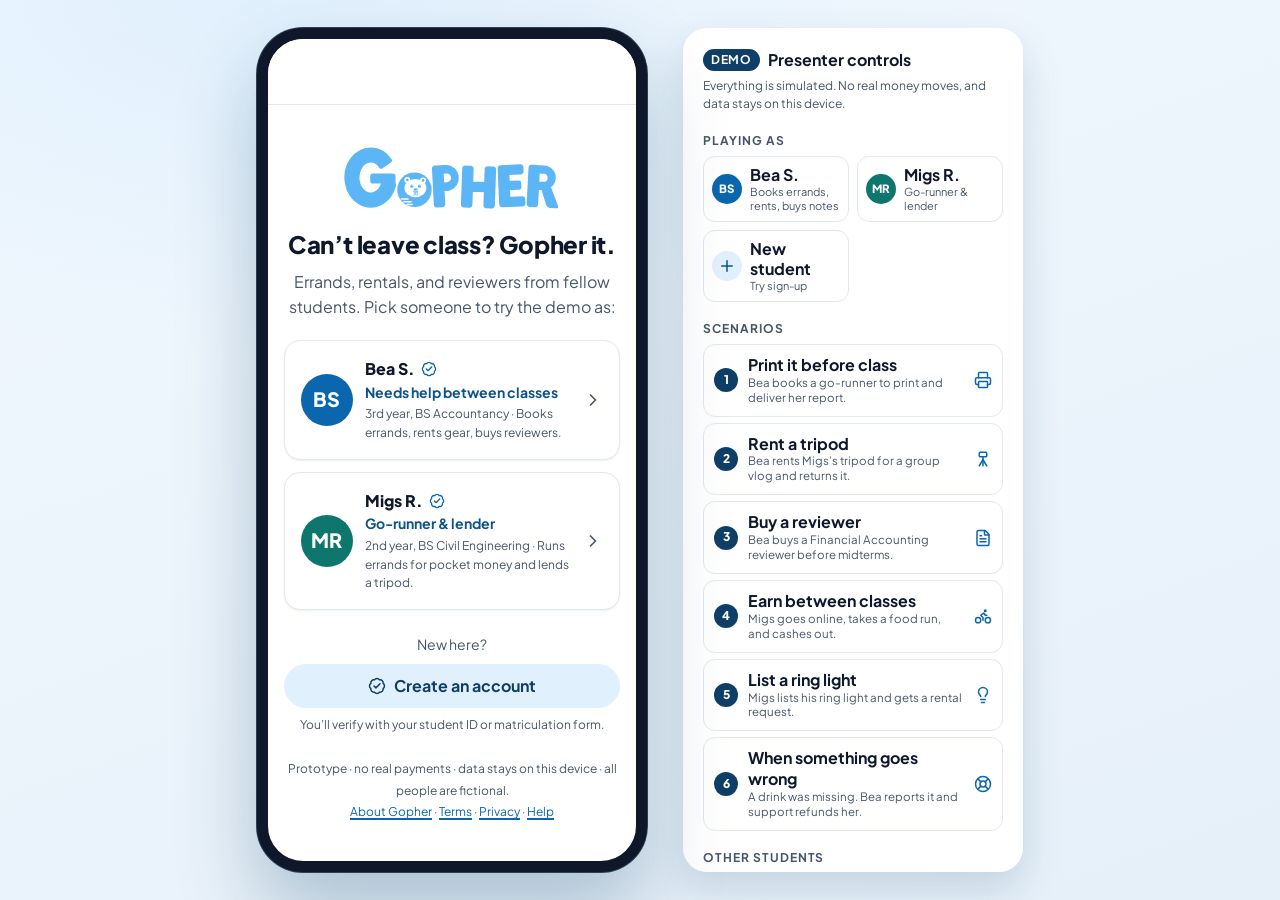
==== app.html @ 2f509bd2 "Add Gopher website and clickable demo Landing page, help center, sample Terms and Privacy (RA 10173)" ====
<!doctype html>
<html lang="en">
<head>
  <meta charset="utf-8">
  <meta name="viewport" content="width=device-width, initial-scale=1, viewport-fit=cover">
  <meta name="color-scheme" content="only light">
  <meta name="theme-color" content="#5CB6F6">
  <title>Gopher demo</title>
  <meta name="description" content="Clickable demo of Gopher: book fellow students for errands, rent gear, and buy or rent reviewers. Class project prototype, no real payments.">
  <link rel="icon" href="assets/favicon.svg" type="image/svg+xml">
  <link rel="alternate icon" href="assets/favicon-32.png" type="image/png">
  <link rel="apple-touch-icon" href="assets/apple-touch-icon.png">
  <script src="js/diag.js"></script>
  <link rel="stylesheet" href="css/tokens.css">
  <link rel="stylesheet" href="css/base.css">
  <link rel="stylesheet" href="css/components.css">
  <link rel="stylesheet" href="css/app.css">
</head>
<body class="app-body">
  <a class="skip-link" href="#view" data-skip>Skip to content</a>
  <div class="stage">
    <div class="device" id="device">
      <header class="appbar" id="appbar">
        <div class="appbar-left" id="appbar-left"></div>
        <div class="appbar-title" id="appbar-title" aria-live="polite"></div>
        <div class="appbar-right" id="appbar-right"></div>
      </header>
      <main id="view" class="view" tabindex="-1">
        <p class="boot-fallback">Loading Gopher… If this message stays, open <strong>app.html</strong> from inside the unzipped folder in Chrome, Edge or Safari.</p>
      </main>
      <nav class="tabbar" id="tabbar" aria-label="Main"></nav>
      <div id="sheets" class="sheet-host"></div>
      <div id="toasts" class="toast-host" role="status" aria-live="polite"></div>
    </div>
    <aside class="demo-panel" id="demo-panel" aria-label="Demo controls"></aside>
  </div>
  <noscript><p class="noscript">Gopher’s demo needs JavaScript. Please turn it on and reload.</p></noscript>

  <script src="js/config.js"></script>
  <script src="js/util.js"></script>
  <script src="js/icons.js"></script>
  <script src="js/seed.js"></script>
  <script src="js/store.js"></script>
  <script src="js/sim.js"></script>
  <script src="js/ui.js"></script>
  <script src="js/router.js"></script>
  <script src="js/views/welcome.js"></script>
  <script src="js/views/signup.js"></script>
  <script src="js/views/home.js"></script>
  <script src="js/views/explore.js"></script>
  <script src="js/views/errand-new.js"></script>
  <script src="js/views/listing.js"></script>
  <script src="js/views/checkout.js"></script>
  <script src="js/views/order.js"></script>
  <script src="js/views/activity.js"></script>
  <script src="js/views/list-new.js"></script>
  <script src="js/views/profile.js"></script>
  <script src="js/views/misc.js"></script>
  <script src="js/demo.js"></script>
  <script src="js/app.js"></script>
</body>
</html>
---- css/tokens.css ----
/* Gopher design tokens — the brand lives here.
 *
 * Light blue carries the brand; darker blues carry text so it stays readable
 * (WCAG AA). Contrast on white is noted where a shade may be used for text.
 */
:root {
  /* Blue ramp, built around the logo blue (--blue-400). */
  --blue-50: #F1F8FE;   /* page tints            (bg only) */
  --blue-100: #E1F0FD;  /* chips, soft cards     (bg only) */
  --blue-200: #C2E2FB;  /* borders on tints      (bg only) */
  --blue-300: #93CCF9;  /* light buttons with --blue-900 text (6.4:1) */
  --blue-400: #5CB6F6;  /* LOGO BLUE — shapes, illustrations; never text on white */
  --blue-500: #2E9BEA;  /* decorative */
  --blue-600: #1580D1;  /* icons, large headings only (4.2:1) */
  --blue-700: #0B67AD;  /* main buttons (white text), links (5.9:1; 5.1:1 on --blue-100) */
  --blue-800: #0D538A;  /* hover / pressed (8.0:1) */
  --blue-900: #0F3F66;  /* text on light-blue surfaces (10.9:1; 4.9:1 on --blue-400) */

  --ink: #0F172A;        /* body text (17.9:1) */
  --ink-2: #334155;      /* strong secondary (10.4:1) */
  --ink-muted: #475569;  /* secondary text (7.6:1; 7.1:1 on --blue-50) */
  --line: #E2E8F0;       /* dividers */
  --line-strong: #8492A6;/* input borders (3.2:1) */

  --bg: #FFFFFF;
  --bg-soft: #F6F9FC;
  --surface: #FFFFFF;

  --ok: #15803D;   --ok-bg: #DCFCE7;    /* 4.6:1 on its tint */
  --warn: #92400E; --warn-bg: #FEF3C7;  /* 6.4:1 */
  --bad: #B91C1C;  --bad-bg: #FEE2E2;   /* 5.3:1 */
  --star: #F59E0B;                      /* decorative; ratings always show the number too */

  --brand: var(--blue-400);
  --primary: var(--blue-700);
  --primary-hover: var(--blue-800);

  --font: "Plus Jakarta Sans", ui-sans-serif, system-ui, -apple-system, "Segoe UI", Roboto, "Helvetica Neue", Arial, sans-serif;

  --fs-xs: 0.75rem;   /* 12 */
  --fs-sm: 0.875rem;  /* 14 */
  --fs-md: 1rem;      /* 16 */
  --fs-lg: 1.125rem;  /* 18 */
  --fs-xl: 1.25rem;   /* 20 */
  --fs-2xl: 1.5rem;   /* 24 */
  --fs-3xl: 1.875rem; /* 30 */
  --fs-4xl: 2.375rem; /* 38 */
  --fs-5xl: 3rem;     /* 48 */

  --sp-1: 4px;  --sp-2: 8px;  --sp-3: 12px; --sp-4: 16px;
  --sp-5: 20px; --sp-6: 24px; --sp-8: 32px; --sp-10: 40px;
  --sp-12: 48px; --sp-16: 64px; --sp-20: 80px;

  --r-sm: 8px; --r-md: 12px; --r-lg: 16px; --r-xl: 24px; --r-pill: 999px;

  --shadow-sm: 0 1px 2px rgba(15, 63, 102, .08);
  --shadow-md: 0 4px 14px rgba(15, 63, 102, .10);
  --shadow-lg: 0 18px 40px rgba(15, 63, 102, .16);
  --focus-ring: 0 0 0 3px #fff, 0 0 0 5px var(--blue-700);

  --ease: cubic-bezier(.2, .7, .2, 1);
  --dur: 180ms;

  --appbar-h: 56px;
  --tabbar-h: 64px;
}
---- css/base.css ----
/* Gopher base: font, reset, typography, layout helpers. Needs tokens.css. */

@font-face {
  font-family: "Plus Jakarta Sans";
  font-style: normal;
  font-weight: 200 800;
  font-display: swap;
  src: url("../assets/fonts/plus-jakarta-sans-latin.woff2") format("woff2");
  unicode-range: U+0000-00FF, U+0131, U+0152-0153, U+02BB-02BC, U+02C6, U+02DA, U+02DC, U+0304, U+0308, U+0329, U+2000-206F, U+20AC, U+2122, U+2191, U+2193, U+2212, U+2215, U+FEFF, U+FFFD;
}
@font-face {
  font-family: "Plus Jakarta Sans";
  font-style: normal;
  font-weight: 200 800;
  font-display: swap;
  src: url("../assets/fonts/plus-jakarta-sans-latin-ext.woff2") format("woff2");
  unicode-range: U+0100-02BA, U+02BD-02C5, U+02C7-02CC, U+02CE-02D7, U+02DD-02FF, U+1D00-1DBF, U+1E00-1E9F, U+1EF2-1EFF, U+2020, U+20A0-20AB, U+20AD-20C0, U+2113, U+2C60-2C7F, U+A720-A7FF;
}

*, *::before, *::after { box-sizing: border-box; }
html { -webkit-text-size-adjust: 100%; text-size-adjust: 100%; }
body {
  margin: 0;
  font-family: var(--font);
  font-size: var(--fs-md);
  line-height: 1.55;
  color: var(--ink);
  background: var(--bg);
  -webkit-font-smoothing: antialiased;
  -moz-osx-font-smoothing: grayscale;
}
img, svg, video { display: block; max-width: 100%; }
img { height: auto; }
button, input, select, textarea { font: inherit; color: inherit; }
button { cursor: pointer; }
h1, h2, h3, h4 { margin: 0 0 var(--sp-3); line-height: 1.2; letter-spacing: -0.01em; color: var(--ink); }
h1 { font-size: var(--fs-3xl); font-weight: 800; }
h2 { font-size: var(--fs-2xl); font-weight: 800; }
h3 { font-size: var(--fs-lg); font-weight: 700; }
h4 { font-size: var(--fs-md); font-weight: 700; }
p { margin: 0 0 var(--sp-3); }
ul, ol { margin: 0 0 var(--sp-3); padding-left: 1.25em; }
a { color: var(--primary); text-decoration-thickness: 1.5px; text-underline-offset: 2px; }
a:hover { color: var(--primary-hover); }
hr { border: 0; border-top: 1px solid var(--line); margin: var(--sp-6) 0; }
small { font-size: var(--fs-sm); }
strong { font-weight: 700; }

:focus-visible { outline: none; box-shadow: var(--focus-ring); border-radius: var(--r-sm); }

.sr-only {
  position: absolute !important; width: 1px; height: 1px; padding: 0; margin: -1px;
  overflow: hidden; clip: rect(0 0 0 0); white-space: nowrap; border: 0;
}
.skip-link {
  position: absolute; left: var(--sp-3); top: -60px; z-index: 100;
  background: var(--primary); color: #fff; padding: var(--sp-2) var(--sp-4); border-radius: var(--r-sm);
  text-decoration: none; font-weight: 700;
}
.skip-link:focus { top: var(--sp-3); color: #fff; }

/* Layout helpers */
.container { width: 100%; max-width: 1120px; margin: 0 auto; padding: 0 var(--sp-4); }
@media (min-width: 640px) { .container { padding: 0 var(--sp-6); } }
.stack > * + * { margin-top: var(--sp-3); }
.stack-lg > * + * { margin-top: var(--sp-6); }
.row { display: flex; align-items: center; gap: var(--sp-3); }
.row-between { display: flex; align-items: center; justify-content: space-between; gap: var(--sp-3); }
.wrap { flex-wrap: wrap; }
.grow { flex: 1 1 auto; min-width: 0; }
.muted { color: var(--ink-muted); }
.small { font-size: var(--fs-sm); }
.xsmall { font-size: var(--fs-xs); }
.center { text-align: center; }
.nowrap { white-space: nowrap; }
.num { font-variant-numeric: tabular-nums; }
.truncate { overflow: hidden; text-overflow: ellipsis; white-space: nowrap; }
.mt-0 { margin-top: 0 !important; }
.mb-0 { margin-bottom: 0 !important; }

.icon { flex: none; }

@media (prefers-reduced-motion: reduce) {
  *, *::before, *::after {
    animation-duration: 0.01ms !important; animation-iteration-count: 1 !important;
    transition-duration: 0.01ms !important; scroll-behavior: auto !important;
  }
}

/* Headings and containers focused by script (for screen readers) don't need a ring. */
[tabindex="-1"]:focus { outline: none; box-shadow: none; }
---- css/components.css ----
/* Gopher components, shared by the site pages and the app. Needs tokens.css + base.css. */

/* ---- Buttons ---------------------------------------------------------- */
.btn {
  --btn-bg: var(--surface); --btn-fg: var(--ink); --btn-bd: var(--line-strong);
  display: inline-flex; align-items: center; justify-content: center; gap: var(--sp-2);
  min-height: 44px; padding: 10px 18px;
  border: 1.5px solid var(--btn-bd); border-radius: var(--r-pill);
  background: var(--btn-bg); color: var(--btn-fg);
  font-weight: 700; font-size: var(--fs-md); line-height: 1.2; text-decoration: none; white-space: nowrap;
  transition: background var(--dur) var(--ease), border-color var(--dur) var(--ease), transform var(--dur) var(--ease);
  -webkit-tap-highlight-color: transparent;
}
.btn:hover { color: var(--btn-fg); }
.btn:active { transform: translateY(1px); }
.btn[disabled], .btn[aria-disabled="true"] { opacity: .5; cursor: not-allowed; transform: none; }
.btn-primary { --btn-bg: var(--primary); --btn-fg: #fff; --btn-bd: var(--primary); }
.btn-primary:hover { --btn-bg: var(--primary-hover); --btn-bd: var(--primary-hover); }
.btn-light { --btn-bg: var(--blue-300); --btn-fg: var(--blue-900); --btn-bd: var(--blue-300); }
.btn-light:hover { --btn-bg: var(--blue-200); --btn-bd: var(--blue-200); }
.btn-soft { --btn-bg: var(--blue-100); --btn-fg: var(--blue-900); --btn-bd: var(--blue-100); }
.btn-soft:hover { --btn-bg: var(--blue-200); --btn-bd: var(--blue-200); }
.btn-ghost { --btn-bg: transparent; --btn-bd: transparent; --btn-fg: var(--primary); }
.btn-ghost:hover { --btn-bg: var(--blue-50); }
.btn-danger { --btn-bg: #fff; --btn-fg: var(--bad); --btn-bd: #F3B4B4; }
.btn-danger:hover { --btn-bg: var(--bad-bg); }
.btn-white { --btn-bg: #fff; --btn-fg: var(--blue-900); --btn-bd: #fff; }
.btn-white:hover { --btn-bg: var(--blue-50); --btn-bd: var(--blue-50); }
.btn-sm { min-height: 36px; padding: 6px 14px; font-size: var(--fs-sm); }
.btn-lg { min-height: 52px; padding: 14px 24px; font-size: var(--fs-lg); }
.btn-block { display: flex; width: 100%; }
.btn-icon { min-height: 40px; width: 40px; padding: 0; border-color: transparent; background: transparent; color: var(--ink-2); }
.btn-icon:hover { background: var(--blue-50); color: var(--blue-900); }
.btn-dashed {
  --btn-bg: var(--blue-50); --btn-fg: var(--blue-900); --btn-bd: var(--blue-400);
  border-style: dashed; font-size: var(--fs-sm); min-height: 38px;
}

/* ---- Form fields ------------------------------------------------------ */
.field { display: block; margin-bottom: var(--sp-4); }
.field > .label, .label {
  display: block; font-weight: 700; font-size: var(--fs-sm); margin-bottom: 6px; color: var(--ink);
}
.label .opt { font-weight: 500; color: var(--ink-muted); }
.input, .select, .textarea {
  width: 100%; min-height: 46px; padding: 10px 14px;
  border: 1.5px solid var(--line-strong); border-radius: var(--r-md);
  background: #fff; color: var(--ink); font-size: var(--fs-md);
  transition: border-color var(--dur) var(--ease), box-shadow var(--dur) var(--ease);
}
.textarea { min-height: 96px; resize: vertical; line-height: 1.45; }
.select {
  appearance: none; -webkit-appearance: none; padding-right: 40px;
  background-image: url("data:image/svg+xml,%3Csvg xmlns='http://www.w3.org/2000/svg' width='20' height='20' viewBox='0 0 24 24' fill='none' stroke='%23334155' stroke-width='2' stroke-linecap='round' stroke-linejoin='round'%3E%3Cpath d='m6 9 6 6 6-6'/%3E%3C/svg%3E");
  background-repeat: no-repeat; background-position: right 12px center;
}
.input:focus, .select:focus, .textarea:focus {
  outline: none; border-color: var(--blue-700); box-shadow: 0 0 0 3px var(--blue-200);
}
.input::placeholder, .textarea::placeholder { color: #7B8798; }
.input[aria-invalid="true"], .select[aria-invalid="true"], .textarea[aria-invalid="true"] { border-color: var(--bad); }
.hint { display: block; font-size: var(--fs-sm); color: var(--ink-muted); margin-top: 6px; }
.error-text { display: block; font-size: var(--fs-sm); color: var(--bad); margin-top: 6px; font-weight: 600; }
.input-group { position: relative; display: flex; align-items: center; }
.input-group .prefix {
  position: absolute; left: 14px; color: var(--ink-muted); font-weight: 700; pointer-events: none;
}
.input-group .input { padding-left: 34px; }
.field-row { display: grid; grid-template-columns: 1fr 1fr; gap: var(--sp-3); }

.check {
  display: flex; align-items: flex-start; gap: var(--sp-3); cursor: pointer;
  font-size: var(--fs-sm); line-height: 1.45; padding: 6px 0;
}
.check input {
  appearance: none; -webkit-appearance: none; flex: none;
  width: 22px; height: 22px; margin: 0; border: 1.5px solid var(--line-strong); border-radius: 6px;
  background: #fff; display: grid; place-content: center; cursor: pointer;
}
.check input[type="radio"] { border-radius: 50%; }
.check input::after {
  content: ""; width: 12px; height: 12px; transform: scale(0); transition: transform 120ms var(--ease);
  background: #fff; clip-path: polygon(14% 44%, 0 65%, 50% 100%, 100% 16%, 80% 0%, 43% 62%);
}
.check input[type="radio"]::after { clip-path: circle(50%); width: 10px; height: 10px; }
.check input:checked { background: var(--primary); border-color: var(--primary); }
.check input:checked::after { transform: scale(1); }
.check input:focus-visible { box-shadow: var(--focus-ring); }

/* Segmented control (radio group styled as pills) */
.seg { display: flex; flex-wrap: wrap; gap: var(--sp-2); border: 0; padding: 0; margin: 0 0 var(--sp-4); }
.seg legend { font-weight: 700; font-size: var(--fs-sm); margin-bottom: 6px; padding: 0; }
.seg label { position: relative; }
.seg input { position: absolute; opacity: 0; inset: 0; margin: 0; cursor: pointer; }
.seg span {
  display: inline-flex; align-items: center; gap: 6px; min-height: 40px; padding: 8px 14px;
  border: 1.5px solid var(--line-strong); border-radius: var(--r-pill); font-weight: 600; font-size: var(--fs-sm);
  background: #fff; transition: all var(--dur) var(--ease);
}
.seg input:checked + span { background: var(--blue-100); border-color: var(--blue-700); color: var(--blue-900); }
.seg input:focus-visible + span { box-shadow: var(--focus-ring); }
.seg input:disabled + span { opacity: .45; }

/* Switch */
.switch { display: inline-flex; align-items: center; gap: var(--sp-3); cursor: pointer; font-weight: 600; }
.switch input { appearance: none; -webkit-appearance: none; margin: 0; width: 46px; height: 28px; border-radius: 99px;
  background: #CBD5E1; position: relative; cursor: pointer; transition: background var(--dur) var(--ease); flex: none; }
.switch input::after { content: ""; position: absolute; top: 3px; left: 3px; width: 22px; height: 22px; border-radius: 50%;
  background: #fff; box-shadow: var(--shadow-sm); transition: transform var(--dur) var(--ease); }
.switch input:checked { background: var(--ok); }
.switch input:checked::after { transform: translateX(18px); }
.switch input:focus-visible { box-shadow: var(--focus-ring); }

/* Stepper (− 2 +) */
.stepper { display: inline-flex; align-items: center; border: 1.5px solid var(--line-strong); border-radius: var(--r-pill); }
.stepper button { width: 40px; height: 40px; border: 0; background: transparent; font-size: 20px; font-weight: 700; color: var(--blue-700); border-radius: 50%; }
.stepper button:hover { background: var(--blue-50); }
.stepper output { min-width: 32px; text-align: center; font-weight: 700; }

/* ---- Chips, badges, pills -------------------------------------------- */
.chips { display: flex; gap: var(--sp-2); overflow-x: auto; padding: 2px 2px 6px; scrollbar-width: none; }
.chips::-webkit-scrollbar { display: none; }
.chip {
  display: inline-flex; align-items: center; gap: 6px; flex: none;
  min-height: 36px; padding: 6px 14px; border-radius: var(--r-pill);
  border: 1.5px solid var(--line); background: #fff; color: var(--ink-2);
  font-weight: 600; font-size: var(--fs-sm); text-decoration: none; white-space: nowrap;
}
.chip:hover { border-color: var(--blue-300); color: var(--blue-900); }
.chip.is-active, .chip[aria-pressed="true"], .chip[aria-selected="true"] {
  background: var(--blue-900); border-color: var(--blue-900); color: #fff;
}
.badge {
  display: inline-flex; align-items: center; gap: 4px; padding: 2px 8px; border-radius: var(--r-pill);
  font-size: var(--fs-xs); font-weight: 700; line-height: 1.5; background: var(--blue-100); color: var(--blue-900);
  white-space: nowrap;
}
.badge .icon { width: 14px; height: 14px; }
.badge-ok { background: var(--ok-bg); color: var(--ok); }
.badge-warn { background: var(--warn-bg); color: var(--warn); }
.badge-bad { background: var(--bad-bg); color: var(--bad); }
.badge-gray { background: #EEF2F6; color: var(--ink-2); }
.badge-demo { background: var(--blue-900); color: #fff; letter-spacing: .06em; }
.verified { color: var(--blue-700); display: inline-flex; vertical-align: -3px; }

.pill { display: inline-flex; align-items: center; gap: 6px; padding: 4px 10px; border-radius: var(--r-pill);
  font-size: var(--fs-sm); font-weight: 700; white-space: nowrap; }
.pill::before { content: ""; width: 8px; height: 8px; border-radius: 50%; background: currentColor; }
.pill-info { background: var(--blue-100); color: var(--blue-900); }
.pill-ok { background: var(--ok-bg); color: var(--ok); }
.pill-warn { background: var(--warn-bg); color: var(--warn); }
.pill-bad { background: var(--bad-bg); color: var(--bad); }
.pill-gray { background: #EEF2F6; color: var(--ink-2); }

/* ---- Cards ------------------------------------------------------------ */
.card {
  background: var(--surface); border: 1px solid var(--line); border-radius: var(--r-lg);
  box-shadow: var(--shadow-sm);
}
.card-pad { padding: var(--sp-4); }
.card-link { display: block; color: inherit; text-decoration: none; transition: box-shadow var(--dur) var(--ease), transform var(--dur) var(--ease); }
.card-link:hover { color: inherit; box-shadow: var(--shadow-md); transform: translateY(-1px); }
.card-soft { background: var(--blue-50); border-color: var(--blue-100); box-shadow: none; }

/* Notices */
.notice {
  display: flex; gap: var(--sp-3); align-items: flex-start;
  padding: var(--sp-3) var(--sp-4); border-radius: var(--r-md);
  background: var(--blue-50); color: var(--blue-900); font-size: var(--fs-sm); line-height: 1.45;
  border: 1px solid var(--blue-100);
}
.notice .icon { margin-top: 1px; }
.notice-warn { background: var(--warn-bg); color: var(--warn); border-color: #FDE3A7; }
.notice-ok { background: var(--ok-bg); color: var(--ok); border-color: #BBF0CD; }
.notice-bad { background: var(--bad-bg); color: var(--bad); border-color: #F9CACA; }

/* Avatars */
.avatar {
  --size: 40px;
  width: var(--size); height: var(--size); border-radius: 50%; flex: none;
  display: grid; place-items: center; font-weight: 800; font-size: calc(var(--size) * .38);
  color: #fff; background: var(--blue-700); letter-spacing: .02em; overflow: hidden;
}
.avatar img { width: 100%; height: 100%; object-fit: cover; }

/* Stars */
.stars { display: inline-flex; align-items: center; gap: 4px; font-weight: 700; font-size: var(--fs-sm); color: var(--ink); white-space: nowrap; }
.stars .icon { color: var(--star); fill: var(--star); }
.stars .count { color: var(--ink-muted); font-weight: 500; }

/* Key/value rows and price breakdowns */
.kv { display: grid; grid-template-columns: auto 1fr; gap: 8px 16px; font-size: var(--fs-sm); margin: 0; }
.kv dt { color: var(--ink-muted); }
.kv dd { margin: 0; text-align: right; font-weight: 600; }
.breakdown { list-style: none; margin: 0; padding: 0; font-size: var(--fs-sm); }
.breakdown li { display: flex; justify-content: space-between; gap: var(--sp-3); padding: 6px 0; }
.breakdown li span:last-child { font-variant-numeric: tabular-nums; font-weight: 600; }
.breakdown .total { border-top: 1px dashed var(--line-strong); margin-top: 6px; padding-top: 10px; font-size: var(--fs-md); font-weight: 800; }
.breakdown .total span:last-child { font-weight: 800; }
.breakdown .sub { color: var(--ink-muted); }

/* Tabs */
.tabs { display: flex; gap: 4px; padding: 4px; background: #EEF2F6; border-radius: var(--r-pill); }
.tabs [role="tab"], .tabs a {
  flex: 1; min-height: 38px; border: 0; border-radius: var(--r-pill); background: transparent;
  font-weight: 700; font-size: var(--fs-sm); color: var(--ink-2); text-decoration: none;
  display: inline-flex; align-items: center; justify-content: center; gap: 6px; padding: 6px 10px;
}
.tabs [aria-selected="true"], .tabs a[aria-current="page"] { background: #fff; color: var(--blue-900); box-shadow: var(--shadow-sm); }

/* Timeline */
.timeline { list-style: none; margin: 0; padding: 0; }
.timeline li { position: relative; padding: 0 0 var(--sp-4) 34px; }
.timeline li::before {
  content: ""; position: absolute; left: 10px; top: 22px; bottom: 0; width: 2px; background: var(--line);
}
.timeline li:last-child::before { display: none; }
.timeline .dot {
  position: absolute; left: 0; top: 1px; width: 22px; height: 22px; border-radius: 50%;
  background: var(--ok); color: #fff; display: grid; place-items: center;
}
.timeline .dot .icon { width: 14px; height: 14px; }
.timeline .is-next .dot { background: #fff; border: 2px dashed var(--line-strong); color: var(--line-strong); }
.timeline .is-now .dot { background: var(--blue-700); box-shadow: 0 0 0 4px var(--blue-100); }
.timeline .t-title { font-weight: 700; font-size: var(--fs-sm); }
.timeline .t-meta { font-size: var(--fs-xs); color: var(--ink-muted); }
.timeline .is-next .t-title { color: var(--ink-muted); font-weight: 600; }

/* Empty state */
.empty { text-align: center; padding: var(--sp-10) var(--sp-4); color: var(--ink-muted); }
.empty .empty-icon { width: 56px; height: 56px; margin: 0 auto var(--sp-3); border-radius: 50%; background: var(--blue-50); color: var(--blue-700); display: grid; place-items: center; }
.empty h3 { color: var(--ink); margin-bottom: var(--sp-2); }

/* FAQ accordion (details/summary) */
.faq details { border-bottom: 1px solid var(--line); }
.faq summary {
  list-style: none; cursor: pointer; padding: var(--sp-4) 0; font-weight: 700; display: flex; justify-content: space-between; gap: var(--sp-4);
}
.faq summary::-webkit-details-marker { display: none; }
.faq summary::after {
  content: "+"; font-size: 22px; line-height: 1; color: var(--blue-700); transition: transform var(--dur) var(--ease); flex: none;
}
.faq details[open] summary::after { transform: rotate(45deg); }
.faq .answer { padding: 0 0 var(--sp-4); color: var(--ink-2); }

/* Logo lockup */
.brand { display: inline-flex; align-items: center; text-decoration: none; }
.brand img { height: 30px; width: auto; }
---- css/app.css ----
/* Gopher demo app: phone-sized app. On laptops it sits in a phone frame with
 * the Demo panel beside it (easy to read on a projector). Needs tokens/base/components. */

/* ---- Shell ----------------------------------------------------------------- */
.app-body { background: var(--bg-soft); overflow: hidden; }
.stage { min-height: 100vh; min-height: 100dvh; }
.device {
  position: relative; display: flex; flex-direction: column; overflow: hidden;
  height: 100vh; height: 100dvh; background: var(--bg); max-width: 640px; margin: 0 auto;
}
.demo-panel { display: none; }

.appbar {
  flex: none; height: var(--appbar-h); display: grid; grid-template-columns: auto 1fr auto; align-items: center; gap: var(--sp-2);
  padding: 0 var(--sp-2) 0 var(--sp-3); padding-top: env(safe-area-inset-top, 0px); height: calc(var(--appbar-h) + env(safe-area-inset-top, 0px));
  background: rgba(255, 255, 255, .96); border-bottom: 1px solid var(--line); z-index: 5;
}
.appbar-left { display: flex; align-items: center; min-width: 40px; }
.appbar-brand img { height: 26px; width: auto; }
.appbar-title { font-weight: 800; font-size: var(--fs-lg); overflow: hidden; text-overflow: ellipsis; white-space: nowrap; }
.appbar-right { display: flex; align-items: center; gap: 2px; }
.appbar-bell { position: relative; }
.bell-dot {
  position: absolute; top: 4px; right: 3px; min-width: 18px; height: 18px; padding: 0 5px; border-radius: 99px;
  background: var(--bad); color: #fff; font-size: 11px; font-weight: 800; line-height: 18px; text-align: center; border: 2px solid #fff;
}
.demo-chip {
  border: 1.5px dashed var(--blue-700); background: var(--blue-50); color: var(--blue-900); border-radius: var(--r-pill);
  font-size: 11px; font-weight: 800; letter-spacing: .08em; padding: 5px 10px; margin-left: 2px;
}

.view {
  flex: 1 1 auto; overflow-y: auto; overflow-x: hidden; -webkit-overflow-scrolling: touch; overscroll-behavior: contain;
  padding: var(--sp-4) var(--sp-4) var(--sp-8); outline: none; scroll-padding-bottom: 96px;
}
.boot-fallback { color: var(--ink-muted); text-align: center; margin-top: 30vh; padding: 0 var(--sp-6); }
html.booted .boot-fallback { display: none; }
.noscript { padding: var(--sp-6); text-align: center; }

.tabbar {
  flex: none; display: grid; grid-template-columns: repeat(5, 1fr); align-items: center;
  height: calc(var(--tabbar-h) + env(safe-area-inset-bottom, 0px)); padding: 0 max(4px, env(safe-area-inset-right, 0px)) env(safe-area-inset-bottom, 0px) max(4px, env(safe-area-inset-left, 0px));
  background: #fff; border-top: 1px solid var(--line); z-index: 5;
}
.tabbar a {
  position: relative; display: flex; flex-direction: column; align-items: center; gap: 2px; padding: 6px 0;
  color: var(--ink-muted); text-decoration: none; font-size: 11px; font-weight: 700;
}
.tabbar a .icon { padding: 3px 14px; box-sizing: content-box; border-radius: 99px; transition: background var(--dur) var(--ease); }
.tabbar a[aria-current="page"] { color: var(--blue-800); }
.tabbar a[aria-current="page"] .icon { background: var(--blue-100); }
.tab-plus {
  justify-self: center; width: 52px; height: 52px; border-radius: 50%; border: 0; margin-top: -18px;
  background: var(--primary); color: #fff; display: grid; place-items: center; box-shadow: 0 8px 20px rgba(11, 103, 173, .35);
}
.tab-plus:hover { background: var(--primary-hover); }
.tab-badge {
  position: absolute; top: 2px; left: calc(50% + 8px); min-width: 18px; height: 18px; padding: 0 5px; border-radius: 99px;
  background: var(--bad); color: #fff; font-size: 11px; line-height: 18px; text-align: center; font-weight: 800;
}
body.is-bare .tabbar { display: none; }
body.is-bare .appbar-title, body.is-bare .appbar-bell { visibility: hidden; }

/* Laptop: phone frame + demo panel */
@media (min-width: 960px) {
  .app-body { background: radial-gradient(1200px 600px at 20% 0%, var(--blue-100), transparent 60%), linear-gradient(160deg, #F1F8FE, #E6F0F9); }
  .stage { display: flex; align-items: center; justify-content: center; gap: 36px; padding: 24px; }
  .device {
    width: 390px; max-width: none; margin: 0; flex: none;
    height: min(844px, calc(100vh - 48px));
    border-radius: 46px; border: 11px solid #0F172A; box-shadow: 0 40px 80px rgba(15, 63, 102, .28), 0 0 0 1px #334155;
  }
  .appbar { padding-top: 10px; height: calc(var(--appbar-h) + 10px); }
  .demo-chip { display: none; }
  .demo-panel {
    display: block; width: 340px; max-height: min(844px, calc(100vh - 48px)); overflow-y: auto;
    background: #fff; border-radius: 24px; box-shadow: var(--shadow-lg); padding: 20px;
  }
}

/* ---- Sheets & toasts (inside the phone) ---------------------------------------- */
.sheet-host { position: absolute; inset: 0; pointer-events: none; z-index: 50; }
.sheet-wrap { position: absolute; inset: 0; pointer-events: auto; display: flex; align-items: flex-end; }
.sheet-backdrop { position: absolute; inset: 0; background: rgba(15, 23, 42, .45); animation: fade-in .18s var(--ease); }
.sheet {
  position: relative; width: 100%; max-height: 90%; overflow-y: auto; background: #fff;
  border-radius: 24px 24px 0 0; padding: 6px var(--sp-4) calc(var(--sp-5) + env(safe-area-inset-bottom, 0px));
  box-shadow: 0 -10px 40px rgba(15, 23, 42, .2); animation: sheet-up .24s var(--ease);
}
.sheet-grip { width: 40px; height: 5px; border-radius: 99px; background: #CBD5E1; margin: 4px auto 6px; }
.sheet-head { display: flex; align-items: center; justify-content: space-between; gap: var(--sp-2); margin-bottom: var(--sp-2); }
.sheet-title { font-size: var(--fs-xl); margin: 0; }
.sheet-text { color: var(--ink-2); }
.sheet-actions { display: grid; gap: var(--sp-2); margin-top: var(--sp-4); }
.sheet-wrap.is-closing .sheet { animation: sheet-down .18s var(--ease) forwards; }
.sheet-wrap.is-closing .sheet-backdrop { animation: fade-out .18s var(--ease) forwards; }
@keyframes sheet-up { from { transform: translateY(100%); } to { transform: none; } }
@keyframes sheet-down { to { transform: translateY(100%); } }
@keyframes fade-in { from { opacity: 0; } }
@keyframes fade-out { to { opacity: 0; } }

.toast-host {
  position: absolute; left: 12px; right: 12px; top: calc(var(--appbar-h) + 8px); z-index: 60;
  display: flex; flex-direction: column; gap: 8px; pointer-events: none;
}
.toast {
  pointer-events: auto; display: flex; align-items: center; gap: 10px; padding: 12px 14px; border-radius: 14px;
  background: #0F172A; color: #fff; font-size: var(--fs-sm); font-weight: 600; line-height: 1.35; text-decoration: none;
  box-shadow: 0 12px 28px rgba(15, 23, 42, .3); animation: toast-in .22s var(--ease); transition: opacity .3s, transform .3s;
}
.toast:hover { color: #fff; }
.toast .icon { color: #93CCF9; }
.toast-bad { background: #7F1D1D; }
.toast-bad .icon { color: #FECACA; }
.toast.is-out { opacity: 0; transform: translateY(-6px); }
@keyframes toast-in { from { opacity: 0; transform: translateY(-8px); } }

/* ---- Page basics ------------------------------------------------------------------ */
.page { max-width: 560px; margin: 0 auto; }
.h-page { font-size: var(--fs-2xl); margin-bottom: var(--sp-4); }
.page-foot { text-align: center; color: var(--ink-muted); font-size: var(--fs-xs); margin: var(--sp-8) 0 0; }
.sec { margin-top: var(--sp-6); }
.sec-head { display: flex; align-items: baseline; justify-content: space-between; gap: var(--sp-3); margin-bottom: var(--sp-3); }
.sec-title { font-size: var(--fs-lg); margin: 0; font-weight: 800; }
.sec-head .sec-title { margin: 0; }
.sec > .sec-title { margin-bottom: var(--sp-3); }
.sec-note { font-size: var(--fs-sm); color: var(--ink-muted); }
.sec-link { font-size: var(--fs-sm); font-weight: 700; text-decoration: none; white-space: nowrap; }
.count-badge { display: inline-block; min-width: 22px; padding: 0 6px; border-radius: 99px; background: var(--blue-100); color: var(--blue-900); font-size: var(--fs-xs); text-align: center; vertical-align: 2px; }
.mt-2 { margin-top: var(--sp-2); } .mt-3 { margin-top: var(--sp-3); } .mt-4 { margin-top: var(--sp-4); } .mb-3 { margin-bottom: var(--sp-3); }
.right { text-align: right; }
.center-row { justify-content: center; }
.linkish { background: none; border: 0; padding: 0; color: var(--primary); font-weight: 700; display: inline-flex; align-items: center; gap: 6px; }
kbd { font: 700 11px/1 var(--font); padding: 3px 6px; border-radius: 6px; background: rgba(255, 255, 255, .22); border: 1px solid rgba(255, 255, 255, .45); margin-left: 4px; }

/* ---- Welcome & sign-up --------------------------------------------------------------- */
.welcome { max-width: 440px; margin: 0 auto; padding-top: var(--sp-4); }
.welcome-hero { text-align: center; }
.welcome-logo { width: 220px; height: auto; margin: var(--sp-2) auto var(--sp-5); }
.welcome-title { font-size: var(--fs-2xl); }
.welcome-sub { color: var(--ink-muted); }
.persona-list { display: grid; gap: var(--sp-3); margin-top: var(--sp-5); }
.persona {
  display: flex; align-items: center; gap: var(--sp-3); width: 100%; text-align: left; padding: var(--sp-4);
  border: 1.5px solid var(--line); background: #fff; color: inherit; cursor: pointer; transition: border-color var(--dur), box-shadow var(--dur);
}
.persona:hover { border-color: var(--blue-400); box-shadow: var(--shadow-md); }
.persona-name { display: flex; align-items: center; gap: 6px; font-weight: 800; }
.persona-tag { display: block; color: var(--blue-800); font-weight: 700; font-size: var(--fs-sm); }
.persona-text { display: block; color: var(--ink-muted); font-size: var(--fs-xs); margin-top: 2px; }
.persona > .icon { color: var(--ink-muted); }
.welcome-alt { margin-top: var(--sp-6); text-align: center; }
.welcome-alt p { margin-bottom: var(--sp-2); }
.welcome-foot { margin-top: var(--sp-6); text-align: center; font-size: var(--fs-xs); color: var(--ink-muted); line-height: 1.8; }

.auth { max-width: 440px; margin: 0 auto; }
.auth-back { display: inline-flex; align-items: center; gap: 6px; font-weight: 700; text-decoration: none; margin-bottom: var(--sp-4); font-size: var(--fs-sm); }
.auth h1 { font-size: var(--fs-2xl); }
.auth-form { margin-top: var(--sp-4); }
.auth-icon { width: 60px; height: 60px; border-radius: 50%; background: var(--blue-100); color: var(--blue-800); display: grid; place-items: center; margin-bottom: var(--sp-4); }
.code-input { font-size: 26px; letter-spacing: .4em; text-align: center; font-weight: 800; }
.demo-hint {
  display: inline-flex; align-items: center; gap: 6px; border: 1.5px dashed var(--blue-400); background: var(--blue-50); color: var(--blue-900);
  border-radius: var(--r-pill); padding: 6px 12px; font-size: var(--fs-sm); font-weight: 600; margin-bottom: var(--sp-3); text-align: left;
}

/* ---- Home -------------------------------------------------------------------------- */
.home-hello h1 { font-size: var(--fs-2xl); margin-bottom: 2px; }
.home-hello p { margin-bottom: var(--sp-3); }
.search {
  display: flex; align-items: center; gap: var(--sp-2); padding: 0 var(--sp-4); height: 48px;
  background: var(--bg-soft); border: 1.5px solid var(--line); border-radius: var(--r-pill); color: var(--ink-muted);
}
.search:focus-within { border-color: var(--blue-700); box-shadow: 0 0 0 3px var(--blue-200); background: #fff; }
.search-input { flex: 1; border: 0; background: transparent; outline: none; font-size: var(--fs-md); color: var(--ink); min-width: 0; height: 100%; }
.search-input::-webkit-search-cancel-button { cursor: pointer; }
.tiles { display: grid; grid-template-columns: repeat(3, 1fr); gap: var(--sp-2); }
.tile {
  display: flex; flex-direction: column; gap: 4px; padding: var(--sp-3); border-radius: var(--r-lg); background: #fff;
  border: 1px solid var(--line); text-decoration: none; color: var(--ink); min-height: 104px; box-shadow: var(--shadow-sm);
  transition: transform var(--dur), box-shadow var(--dur);
}
.tile:hover { color: var(--ink); box-shadow: var(--shadow-md); transform: translateY(-1px); }
.tile-icon { width: 38px; height: 38px; border-radius: 12px; background: var(--blue-100); color: var(--blue-800); display: grid; place-items: center; margin-bottom: 2px; }
.tile-label { font-weight: 700; font-size: 13px; line-height: 1.25; }
.tile-price { font-size: var(--fs-xs); color: var(--ink-muted); margin-top: auto; }
.tile-hero { background: var(--blue-400); border-color: var(--blue-400); }
.tile-hero .tile-icon { background: rgba(255, 255, 255, .85); color: var(--blue-900); }
.tile-hero .tile-label, .tile-hero .tile-price { color: var(--blue-900); }
.runner-card {
  display: flex; align-items: center; gap: var(--sp-3); padding: var(--sp-4); border-radius: var(--r-lg);
  background: var(--blue-50); border: 1px solid var(--blue-100); margin-bottom: var(--sp-3);
}
.runner-card.is-online { background: var(--ok-bg); border-color: #BBF0CD; display: block; }
.runner-card .sec-title { font-size: var(--fs-md); margin-bottom: 2px; }
.runner-icon { width: 46px; height: 46px; flex: none; border-radius: 14px; background: #fff; color: var(--blue-800); display: grid; place-items: center; }
.hscroll { display: grid; grid-auto-flow: column; grid-auto-columns: 46%; gap: var(--sp-3); overflow-x: auto; padding: 2px 2px 8px; margin: 0 -2px; scroll-snap-type: x mandatory; scrollbar-width: none; }
.hscroll::-webkit-scrollbar { display: none; }
.hscroll > * { scroll-snap-align: start; }

/* ---- Listing cards, covers, thumbs ------------------------------------------------------ */
.grid { display: grid; grid-template-columns: repeat(2, 1fr); gap: var(--sp-3); }
.lcard { display: flex; flex-direction: column; overflow: hidden; min-width: 0; }
.lcard-media { position: relative; display: block; aspect-ratio: 4 / 3; background: var(--blue-50); }
.lcard-media .thumb { width: 100%; height: 100%; border-radius: 0; }
.lcard-flag { position: absolute; left: 8px; bottom: 8px; }
.lcard-body { display: flex; flex-direction: column; gap: 4px; padding: 10px 12px 12px; min-width: 0; }
.lcard-title { font-weight: 700; font-size: var(--fs-sm); line-height: 1.3; display: -webkit-box; -webkit-line-clamp: 2; -webkit-box-orient: vertical; overflow: hidden; min-height: 2.6em; }
.lcard-price { font-size: var(--fs-sm); color: var(--ink); }
.lcard-price b { font-weight: 800; }
.per { color: var(--ink-muted); font-size: var(--fs-xs); font-weight: 600; }
.lcard-meta { display: flex; align-items: center; gap: 5px; font-size: var(--fs-xs); color: var(--ink-muted); min-width: 0; }
.lcard-meta .avatar { font-size: 9px; }
.lcard-meta .stars { margin-left: auto; font-size: var(--fs-xs); }

.thumb { display: grid; place-items: center; width: 100%; height: 100%; border-radius: var(--r-md); object-fit: cover; overflow: hidden; }
.thumb-art { background: var(--blue-100); color: var(--blue-800); }
.thumb-calc { background: #E1F0FD; color: #0D538A; }
.thumb-supplies { background: #FEF3C7; color: #92400E; }
.thumb-tech { background: #EDE9FE; color: #5B21B6; }
.thumb-rain { background: #CFFAFE; color: #0E7490; }
.cover {
  display: flex; flex-direction: column; justify-content: space-between; align-items: flex-start; text-align: left;
  padding: 10px 12px; color: #fff; background: #0F3F66; position: relative;
}
.cover::after { content: ""; position: absolute; left: 0; top: 0; bottom: 0; width: 6px; background: rgba(255, 255, 255, .25); }
.cover-0 { background: linear-gradient(135deg, #0F3F66, #0B67AD); }
.cover-1 { background: linear-gradient(135deg, #0D538A, #0B67AD); }
.cover-2 { background: linear-gradient(135deg, #4C1D95, #6D28D9); }
.cover-3 { background: linear-gradient(135deg, #115E59, #0F766E); }
.cover-4 { background: linear-gradient(135deg, #7C2D12, #9A3412); }
.cover-kind { font-size: 10px; font-weight: 800; letter-spacing: .1em; text-transform: uppercase; opacity: .9; }
.cover-title { font-weight: 800; font-size: 15px; line-height: 1.2; display: -webkit-box; -webkit-line-clamp: 3; -webkit-box-orient: vertical; overflow: hidden; }
.cover-foot { display: inline-flex; align-items: center; gap: 4px; font-size: 10px; font-weight: 700; opacity: .9; }

/* Errand job cards */
.jcard { display: flex; flex-direction: column; gap: 10px; padding: var(--sp-4); }
.jcard-top { display: flex; align-items: flex-start; gap: var(--sp-3); }
.jcard-icon, .orow-icon, .order-icon {
  flex: none; width: 44px; height: 44px; border-radius: 14px; background: var(--blue-100); color: var(--blue-800); display: grid; place-items: center; overflow: hidden;
}
.jcard-title { display: block; font-weight: 800; line-height: 1.3; overflow-wrap: anywhere; }
.jcard-type { display: block; font-size: var(--fs-xs); color: var(--ink-muted); }
.jcard-earn { text-align: right; line-height: 1.1; }
.jcard-earn b { display: block; font-size: var(--fs-xl); color: var(--ok); }
.jcard-earn span { font-size: 11px; color: var(--ink-muted); }
.jcard-route { display: flex; gap: 6px; align-items: flex-start; font-size: var(--fs-sm); color: var(--ink-2); }
.jcard-route .icon { margin-top: 2px; color: var(--blue-700); }
.jcard-meta { display: flex; align-items: center; flex-wrap: wrap; gap: 6px 10px; font-size: var(--fs-xs); color: var(--ink-muted); }
.jcard-meta > span:first-child { display: inline-flex; align-items: center; gap: 4px; }
.jcard-who { display: inline-flex; align-items: center; gap: 5px; margin-left: auto; }

/* Order rows */
.orow { display: flex; align-items: flex-start; gap: var(--sp-3); padding: var(--sp-3); }
.orow-icon .thumb { border-radius: 0; }
.orow-main { flex: 1; min-width: 0; display: flex; flex-direction: column; gap: 3px; }
.orow-top { display: flex; align-items: flex-start; justify-content: space-between; gap: var(--sp-2); }
.orow-title { font-weight: 700; font-size: var(--fs-sm); line-height: 1.3; overflow: hidden; overflow-wrap: anywhere; display: -webkit-box; -webkit-line-clamp: 2; -webkit-box-orient: vertical; }
.orow-top .pill { font-size: 11px; padding: 2px 8px; flex: none; }
.orow-sub { font-size: var(--fs-xs); color: var(--ink-muted); }
.orow-hint { display: inline-flex; align-items: center; gap: 4px; font-size: var(--fs-xs); font-weight: 700; }
.orow-hint-you { color: var(--blue-800); }
.orow-hint-them { color: var(--ink-muted); }
.orow-time { font-size: 11px; color: var(--ink-muted); white-space: nowrap; }

.uline { display: flex; align-items: center; gap: var(--sp-3); text-decoration: none; color: inherit; }
.uline:hover { color: inherit; }
.uline-name { display: flex; align-items: center; flex-wrap: wrap; gap: 6px; font-weight: 800; }
.uline-sub { display: block; font-size: var(--fs-xs); color: var(--ink-muted); }
.review p { color: var(--ink-2); font-size: var(--fs-sm); }
.star-row { display: inline-flex; gap: 1px; color: #CBD5E1; }
.star-row .on { color: var(--star); }
.star-row .on .icon { fill: var(--star); }

/* ---- Explore --------------------------------------------------------------------------- */
.result-bar { margin: var(--sp-3) 0 var(--sp-2); }
.result-count { font-size: var(--fs-sm); color: var(--ink-muted); margin: var(--sp-3) 0; }
.result-bar .result-count { margin: 0; }
.select-sm { min-height: 38px; padding: 6px 34px 6px 12px; font-size: var(--fs-sm); border-radius: var(--r-pill); width: auto; }
.ip-note { display: flex; align-items: center; gap: 6px; }

/* ---- Errand wizard ------------------------------------------------------------------------- */
.steps { list-style: none; margin: 0 0 var(--sp-4); padding: 0; display: flex; gap: var(--sp-2); }
.steps li { flex: 1; display: flex; align-items: center; gap: 6px; font-size: var(--fs-xs); font-weight: 700; color: var(--ink-muted); padding-top: 8px; border-top: 3px solid var(--line); }
.steps li span { width: 20px; height: 20px; border-radius: 50%; display: grid; place-items: center; background: #EEF2F6; font-size: 11px; }
.steps li.is-now { color: var(--blue-900); border-color: var(--blue-700); }
.steps li.is-now span { background: var(--blue-700); color: #fff; }
.steps li.is-done { color: var(--ok); border-color: var(--ok); }
.steps li.is-done span { background: var(--ok); color: #fff; }
.type-grid { display: grid; grid-template-columns: repeat(3, 1fr); gap: var(--sp-2); }
.type-card {
  display: flex; flex-direction: column; align-items: flex-start; gap: 4px; padding: 10px; border-radius: var(--r-md);
  border: 1.5px solid var(--line); cursor: pointer; font-size: 12.5px; font-weight: 700; line-height: 1.25; color: var(--ink-2); background: #fff;
}
.type-card small { font-weight: 600; color: var(--ink-muted); font-size: 11px; }
.type-card .icon { color: var(--blue-700); }
.type-card.is-on { border-color: var(--blue-700); background: var(--blue-50); color: var(--blue-900); box-shadow: 0 0 0 1px var(--blue-700) inset; }
.type-card:focus-within { box-shadow: var(--focus-ring); }
.h-step { font-size: var(--fs-lg); margin: 0; }
.file-pick { display: flex; align-items: center; gap: var(--sp-3); flex-wrap: wrap; }
.file-name { font-weight: 600; font-size: var(--fs-sm); overflow-wrap: anywhere; }
.fee-row { align-items: center; }
.fee-row .small { max-width: 55%; text-align: right; }
.not-allowed { margin-top: var(--sp-3); font-size: var(--fs-sm); color: var(--ink-2); }
.not-allowed summary { cursor: pointer; font-weight: 700; color: var(--blue-800); }
.not-allowed ul { margin: var(--sp-2) 0 0; }
.actionbar {
  position: sticky; bottom: calc(-1 * var(--sp-8)); z-index: 4; display: flex; align-items: center; gap: var(--sp-2);
  margin: var(--sp-6) calc(-1 * var(--sp-4)) calc(-1 * var(--sp-8)); padding: var(--sp-3) var(--sp-4) var(--sp-4);
  background: rgba(255, 255, 255, .97); border-top: 1px solid var(--line); box-shadow: 0 -6px 20px rgba(15, 63, 102, .06);
}
.actionbar-total { display: flex; flex-direction: column; line-height: 1.2; margin-right: auto; }
.actionbar-total strong { font-size: var(--fs-xl); font-variant-numeric: tabular-nums; }

/* ---- Listing detail ------------------------------------------------------------------------ */
.detail-media { aspect-ratio: 16 / 10; border-radius: var(--r-xl); overflow: hidden; background: var(--blue-50); margin: 0 0 var(--sp-4); }
.detail-media .thumb { border-radius: 0; }
.detail-media .cover { padding: 18px 20px; }
.detail-media .cover-title { font-size: 22px; }
.detail-media .cover-kind, .detail-media .cover-foot { font-size: 12px; }
.detail-title { font-size: var(--fs-2xl); margin: var(--sp-2) 0 var(--sp-1); }
.detail-price { font-size: var(--fs-xl); margin-bottom: var(--sp-2); }
.detail-price .per { font-size: var(--fs-sm); }
.facts { display: flex; flex-wrap: wrap; gap: var(--sp-2); margin: var(--sp-3) 0; }
.fact { display: inline-flex; align-items: center; gap: 6px; padding: 6px 10px; border-radius: var(--r-pill); background: var(--bg-soft); border: 1px solid var(--line); font-size: var(--fs-xs); font-weight: 600; color: var(--ink-2); }
.fact .icon { color: var(--blue-700); }
.detail-desc { color: var(--ink-2); }
.preview { margin-top: var(--sp-4); padding: var(--sp-4); background: var(--bg-soft); position: relative; overflow: hidden; }
.preview-page { background: #fff; border: 1px solid var(--line); border-radius: 8px; padding: 12px 14px; display: flex; flex-direction: column; gap: 7px; font-size: var(--fs-sm); }
.preview-page span { font-size: var(--fs-xs); color: var(--ink-muted); }
.preview-page i, .preview-blur i, .rpage i { display: block; height: 7px; border-radius: 4px; background: #E2E8F0; }
.preview-page i.short, .rpage i.short { width: 60%; }
.preview-blur { margin-top: 10px; display: flex; flex-direction: column; gap: 7px; filter: blur(3px); opacity: .7; }
.preview-note { display: flex; align-items: center; gap: 6px; font-size: var(--fs-xs); font-weight: 700; color: var(--ink-2); margin: 10px 0 0; }
.seg-stack { display: grid; }
.seg-stack span { width: 100%; justify-content: space-between; min-height: 48px; }

/* ---- Checkout --------------------------------------------------------------------------------- */
.co-thumb { width: 52px; height: 52px; flex: none; border-radius: 12px; overflow: hidden; }
.paylist { border: 0; padding: 0; margin: 0; display: grid; gap: var(--sp-2); }
.payopt {
  display: flex; align-items: center; gap: var(--sp-3); padding: var(--sp-3) var(--sp-4); border: 1.5px solid var(--line); border-radius: var(--r-lg);
  cursor: pointer; background: #fff;
}
.payopt:has(input:checked) { border-color: var(--blue-700); background: var(--blue-50); }
.payopt input { accent-color: var(--blue-700); width: 18px; height: 18px; flex: none; }
.payopt.is-off { opacity: .6; cursor: not-allowed; }
.payopt-icon { width: 38px; height: 38px; border-radius: 12px; background: var(--blue-100); color: var(--blue-800); display: grid; place-items: center; flex: none; }
.payopt-name { display: block; font-weight: 800; }
.payopt-sub { display: block; font-size: var(--fs-xs); color: var(--ink-muted); }
.pay-demo { text-align: center; padding: var(--sp-4) 0 var(--sp-2); }
.pay-demo-badge { display: inline-flex; align-items: center; gap: 6px; padding: 4px 12px; border-radius: 99px; background: var(--warn-bg); color: var(--warn); font-weight: 800; font-size: var(--fs-xs); }
.pay-demo-amt { font-size: 44px; font-weight: 800; margin: var(--sp-3) 0 0; font-variant-numeric: tabular-nums; }
.pay-demo-to { color: var(--ink-muted); font-weight: 600; }

/* ---- Order detail ------------------------------------------------------------------------------ */
.order-head { display: flex; align-items: flex-start; gap: var(--sp-3); }
.order-icon { width: 56px; height: 56px; border-radius: 16px; }
.order-icon .thumb { border-radius: 0; }
.order-title { font-size: var(--fs-xl); margin: 6px 0 2px; }
.order-line { font-weight: 700; color: var(--blue-900); margin-bottom: 2px; }
.demo-next { margin-top: var(--sp-4); justify-content: flex-start; text-align: left; }
.demo-next-when { font-size: var(--fs-xs); color: var(--ink-muted); font-weight: 600; white-space: nowrap; }
.action-area { display: grid; gap: var(--sp-3); margin-top: var(--sp-4); }
.btn-row { display: grid; grid-template-columns: 1fr auto; gap: var(--sp-2); }
.btn-row .btn-block { width: auto; }
.code-card { border-radius: var(--r-lg); padding: var(--sp-4); background: var(--blue-900); color: #fff; }
.code-card-top { display: flex; justify-content: space-between; gap: var(--sp-2); font-weight: 700; font-size: var(--fs-sm); }
.code-card-top span:first-child { display: inline-flex; align-items: center; gap: 6px; }
.code-card-top .xsmall { color: #C2E2FB; font-weight: 600; }
.code-digits { display: flex; gap: 8px; margin: var(--sp-3) 0; }
.code-digits span {
  flex: 1; max-width: 56px; height: 60px; border-radius: 12px; background: rgba(255, 255, 255, .12); border: 1px solid rgba(255, 255, 255, .3);
  display: grid; place-items: center; font-size: 30px; font-weight: 800; font-variant-numeric: tabular-nums;
}
.code-card p { color: #E1F0FD; }
.earn-box { display: flex; align-items: baseline; flex-wrap: wrap; gap: 6px 10px; padding: var(--sp-4); border-radius: var(--r-lg); background: var(--ok-bg); color: var(--ok); }
.earn-box strong { font-size: var(--fs-3xl); line-height: 1; }
.earn-box .small { flex-basis: 100%; }
.rate .sec-title { margin-bottom: var(--sp-2); }
.rate-stars { border: 0; padding: 0; margin: 0 0 var(--sp-3); display: flex; gap: 4px; }
.rate-stars label { cursor: pointer; color: #CBD5E1; }
.rate-stars label.on { color: var(--star); }
.rate-stars label.on .icon { fill: var(--star); }
.rate-stars label:focus-within { box-shadow: var(--focus-ring); border-radius: 8px; }
.chip-check { cursor: pointer; }
.chip-check:has(input:checked) { background: var(--blue-900); border-color: var(--blue-900); color: #fff; }
.chip-check:focus-within { box-shadow: var(--focus-ring); }
.kv-left { grid-template-columns: 96px 1fr; }
.kv-left dd { text-align: left; font-weight: 600; overflow-wrap: anywhere; }
.ticket-msg { margin-top: var(--sp-3); padding: var(--sp-3); background: var(--blue-50); border-radius: var(--r-md); font-size: var(--fs-sm); }
.ticket-from { display: inline-flex; align-items: center; gap: 5px; font-weight: 800; font-size: var(--fs-xs); color: var(--blue-800); margin-bottom: 4px; }
.chat { display: flex; flex-direction: column; gap: 8px; padding: var(--sp-3); background: var(--bg-soft); border: 1px solid var(--line); border-radius: var(--r-lg); max-height: 420px; overflow-y: auto; }
.chat-empty { text-align: center; color: var(--ink-muted); font-size: var(--fs-sm); margin: var(--sp-2) 0; }
.bubble-row { display: flex; align-items: flex-end; gap: 6px; }
.bubble-row.is-mine { justify-content: flex-end; }
.bubble { max-width: 78%; padding: 8px 12px; border-radius: 16px 16px 16px 4px; background: #fff; border: 1px solid var(--line); font-size: var(--fs-sm); line-height: 1.4; }
.is-mine .bubble { background: var(--blue-700); border-color: var(--blue-700); color: #fff; border-radius: 16px 16px 4px 16px; }
.bubble-text { white-space: pre-wrap; overflow-wrap: anywhere; }
.bubble-time { display: block; font-size: 10px; opacity: .7; margin-top: 2px; text-align: right; }
.bubble-sys { text-align: center; font-size: var(--fs-xs); color: var(--ink-muted); margin: 0; }
.composer { margin-top: var(--sp-3); }
.composer .quick { margin-bottom: var(--sp-2); }
.composer-row { display: flex; gap: var(--sp-2); }
.btn-icon-send { width: 46px; min-height: 46px; padding: 0; border-radius: 50%; flex: none; }
.more-actions { display: grid; gap: var(--sp-2); margin-top: var(--sp-6); }
.checklist { border: 0; padding: 0; margin: 0 0 var(--sp-3); }

/* ---- List an item -------------------------------------------------------------------------------- */
.photo-pick { display: flex; align-items: center; gap: var(--sp-3); flex-wrap: wrap; }
.photo-prev { width: 72px; height: 72px; border-radius: var(--r-md); background: var(--blue-50); border: 1.5px dashed var(--blue-300); display: grid; place-items: center; color: var(--blue-700); overflow: hidden; }
.photo-prev img { width: 100%; height: 100%; object-fit: cover; }
.declare { border: 1px solid var(--line); margin: var(--sp-4) 0 0; }
.declare legend { padding: 0 6px; }

/* ---- Profile & wallet ------------------------------------------------------------------------------ */
.profile-head { text-align: center; display: flex; flex-direction: column; align-items: center; }
.profile-name { font-size: var(--fs-2xl); margin: var(--sp-3) 0 2px; display: flex; align-items: center; gap: 6px; }
.profile-bio { margin: var(--sp-3) 0 0; color: var(--ink-2); max-width: 36ch; }
.stat-row { display: grid; grid-template-columns: repeat(4, 1fr); gap: var(--sp-2); width: 100%; margin-top: var(--sp-4); }
.stat { background: var(--bg-soft); border: 1px solid var(--line); border-radius: var(--r-md); padding: 10px 4px; display: flex; flex-direction: column; align-items: center; }
.stat strong { font-size: var(--fs-lg); }
.stat span { font-size: 10.5px; color: var(--ink-muted); line-height: 1.2; text-align: center; }
.wallet-card { display: flex; align-items: center; gap: var(--sp-3); padding: var(--sp-4); margin-top: var(--sp-3); }
.wallet-card .small, .wallet-card .xsmall { display: block; }
.wallet-amt { display: block; font-size: var(--fs-2xl); font-variant-numeric: tabular-nums; }
.menu { display: flex; flex-direction: column; overflow: hidden; }
.menu a, .menu button {
  display: flex; align-items: center; gap: var(--sp-3); padding: 14px var(--sp-4); text-decoration: none; color: var(--ink); font-weight: 600;
  background: none; border: 0; border-bottom: 1px solid var(--line); text-align: left; width: 100%; font-size: var(--fs-md);
}
.menu > :last-child { border-bottom: 0; }
.menu a span, .menu button span { flex: 1; }
.menu .icon { color: var(--ink-muted); }
.menu a:hover, .menu button:hover { background: var(--blue-50); color: var(--ink); }
.menu .danger, .menu .danger .icon { color: var(--bad); }
.wallet-hero { border-radius: var(--r-xl); padding: var(--sp-6) var(--sp-4); background: linear-gradient(135deg, var(--blue-800), var(--blue-900)); color: #fff; display: flex; flex-direction: column; align-items: center; gap: var(--sp-2); text-align: center; }
.wallet-big { font-size: 44px; line-height: 1.1; font-variant-numeric: tabular-nums; }
.wallet-hero .xsmall { color: #C2E2FB; }
.txlist { list-style: none; margin: 0; padding: 0; }
.txlist li { display: flex; align-items: center; gap: var(--sp-3); padding: 12px var(--sp-4); border-bottom: 1px solid var(--line); }
.txlist li:last-child { border-bottom: 0; }
.tx-icon { width: 34px; height: 34px; border-radius: 10px; background: var(--ok-bg); color: var(--ok); display: grid; place-items: center; flex: none; }
.tx-icon.neg { background: #EEF2F6; color: var(--ink-2); }
.tx-label { display: block; font-size: var(--fs-sm); font-weight: 600; }
.tx-amt { font-weight: 800; font-variant-numeric: tabular-nums; white-space: nowrap; }
.tx-amt.pos { color: var(--ok); }
.tx-amt.neg { color: var(--ink-2); }

/* ---- Notifications ------------------------------------------------------------------------------ */
.nlist { list-style: none; margin: 0; padding: 0; overflow: hidden; }
.nlist li { border-bottom: 1px solid var(--line); }
.nlist li:last-child { border-bottom: 0; }
.nlist a { display: flex; align-items: flex-start; gap: var(--sp-3); padding: 12px var(--sp-4); text-decoration: none; color: var(--ink); }
.nlist a:hover { background: var(--blue-50); color: var(--ink); }
.nlist .is-new a { background: var(--blue-50); }
.n-icon { width: 36px; height: 36px; border-radius: 50%; background: var(--blue-100); color: var(--blue-800); display: grid; place-items: center; flex: none; }
.n-text { display: block; font-size: var(--fs-sm); font-weight: 600; line-height: 1.4; }
.n-dot { width: 10px; height: 10px; border-radius: 50%; background: var(--blue-700); margin-top: 6px; flex: none; }

/* ---- Reader -------------------------------------------------------------------------------------- */
.rpage { position: relative; background: #fff; border: 1px solid var(--line); border-radius: 10px; padding: var(--sp-4); margin: var(--sp-4) 0; box-shadow: var(--shadow-sm); display: flex; flex-direction: column; gap: 8px; overflow: hidden; }
.rpage::before { content: attr(data-mark); position: absolute; inset: 40% -20% auto; transform: rotate(-24deg); text-align: center; font-weight: 800; font-size: 20px; color: rgba(11, 103, 173, .08); pointer-events: none; white-space: nowrap; }
.rpage header, .rpage footer { display: flex; justify-content: space-between; font-size: var(--fs-xs); color: var(--ink-muted); }
.rpage h2 { font-size: var(--fs-lg); margin: var(--sp-2) 0 0; }
.rpage ul { margin: 0; font-size: var(--fs-sm); }

/* ---- Plus sheet & demo panel ------------------------------------------------------------------------ */
.plus-list { display: grid; gap: var(--sp-2); }
.plus-list a { display: flex; align-items: center; gap: var(--sp-3); padding: var(--sp-4); border-radius: var(--r-lg); border: 1px solid var(--line); text-decoration: none; color: var(--ink); }
.plus-list a:hover { border-color: var(--blue-400); background: var(--blue-50); color: var(--ink); }
.plus-list a > .icon { width: 44px; height: 44px; padding: 10px; box-sizing: border-box; border-radius: 14px; background: var(--blue-100); color: var(--blue-800); }
.plus-list strong, .plus-list small { display: block; }
.plus-list small { color: var(--ink-muted); }

.demo-head { display: flex; align-items: center; gap: var(--sp-2); margin-bottom: 4px; }
.demo-h { font-size: var(--fs-xs); text-transform: uppercase; letter-spacing: .08em; color: var(--ink-muted); margin: var(--sp-5) 0 var(--sp-2); }
.demo-personas { display: grid; grid-template-columns: 1fr 1fr; gap: var(--sp-2); }
.demo-persona {
  display: flex; align-items: center; gap: 8px; padding: 8px; border-radius: var(--r-md); border: 1.5px solid var(--line); background: #fff; text-align: left; color: inherit;
}
.demo-persona strong, .demo-persona small { display: block; line-height: 1.25; }
.demo-persona small { color: var(--ink-muted); font-size: 11px; }
.demo-persona > .icon { width: 30px; height: 30px; padding: 6px; box-sizing: border-box; border-radius: 50%; background: var(--blue-100); color: var(--blue-800); }
.demo-persona.is-on { border-color: var(--blue-700); background: var(--blue-50); }
.demo-scen { display: grid; gap: 6px; }
.demo-scen button {
  display: flex; align-items: center; gap: 10px; text-align: left; padding: 10px; border-radius: var(--r-md); border: 1px solid var(--line); background: #fff; color: inherit;
}
.demo-scen button:hover { border-color: var(--blue-400); background: var(--blue-50); }
.demo-scen strong, .demo-scen small { display: block; line-height: 1.3; }
.demo-scen small { color: var(--ink-muted); font-size: 11.5px; }
.demo-scen > button > .icon { color: var(--blue-700); }
.demo-scen-n { width: 24px; height: 24px; border-radius: 50%; background: var(--blue-900); color: #fff; font-size: 12px; font-weight: 800; display: grid; place-items: center; flex: none; }
.demo-mode { margin: 0 0 4px; }
.demo-up { font-size: var(--fs-xs); color: var(--ink-2); margin: var(--sp-2) 0 0; min-height: 2.6em; }
.demo-foot { display: flex; flex-wrap: wrap; gap: var(--sp-2); margin-top: var(--sp-4); padding-top: var(--sp-3); border-top: 1px solid var(--line); }

@media (min-width: 400px) {
  .tile-label { font-size: 13.5px; }
}

/* Small-screen polish */
.tabs [role="tab"] { white-space: nowrap; }
@media (max-width: 420px) {
  .explore .tabs .icon { display: none; }
  .tabs [role="tab"] { padding: 6px 6px; font-size: 13px; }
}
body.is-bare .appbar-brand { visibility: hidden; }
.sheet-wrap.is-closing { pointer-events: none; }
.demo-next { white-space: normal; flex-wrap: wrap; line-height: 1.3; padding: 10px 14px; row-gap: 2px; }
.demo-next .grow { min-width: 0; }
.demo-sheet .demo-head { display: none; }

/* Sign-up: student verification (ID or matriculation upload) */
.auth-step { font-size: var(--fs-xs); font-weight: 800; letter-spacing: .08em; text-transform: uppercase; color: var(--blue-800); margin-bottom: var(--sp-1); }
.verify-options { display: grid; gap: var(--sp-2); }
.verify-option {
  display: flex; align-items: flex-start; gap: var(--sp-3); padding: var(--sp-3) var(--sp-4); border-radius: var(--r-lg);
  border: 1.5px solid var(--line); background: #fff; cursor: pointer;
}
.verify-option > .icon { color: var(--blue-700); margin-top: 2px; }
.verify-option strong, .verify-option small { display: block; }
.verify-option small { color: var(--ink-muted); font-size: var(--fs-xs); line-height: 1.4; }
.verify-option.is-on { border-color: var(--blue-700); background: var(--blue-50); box-shadow: 0 0 0 1px var(--blue-700) inset; }
.verify-option:focus-within { box-shadow: var(--focus-ring); }
.proof-pick { display: flex; align-items: center; gap: var(--sp-3); flex-wrap: wrap; }
.proof-prev {
  width: 132px; height: 84px; border-radius: var(--r-md); background: var(--blue-50); border: 1.5px dashed var(--blue-300);
  display: grid; place-items: center; color: var(--blue-700); overflow: hidden; flex: none;
}
.proof-prev.is-doc { width: 84px; height: 108px; }
.proof-prev img { width: 100%; height: 100%; object-fit: cover; }
.proof-actions { display: flex; flex-direction: column; align-items: flex-start; gap: var(--sp-2); min-width: 0; }
.proof-name { overflow-wrap: anywhere; }
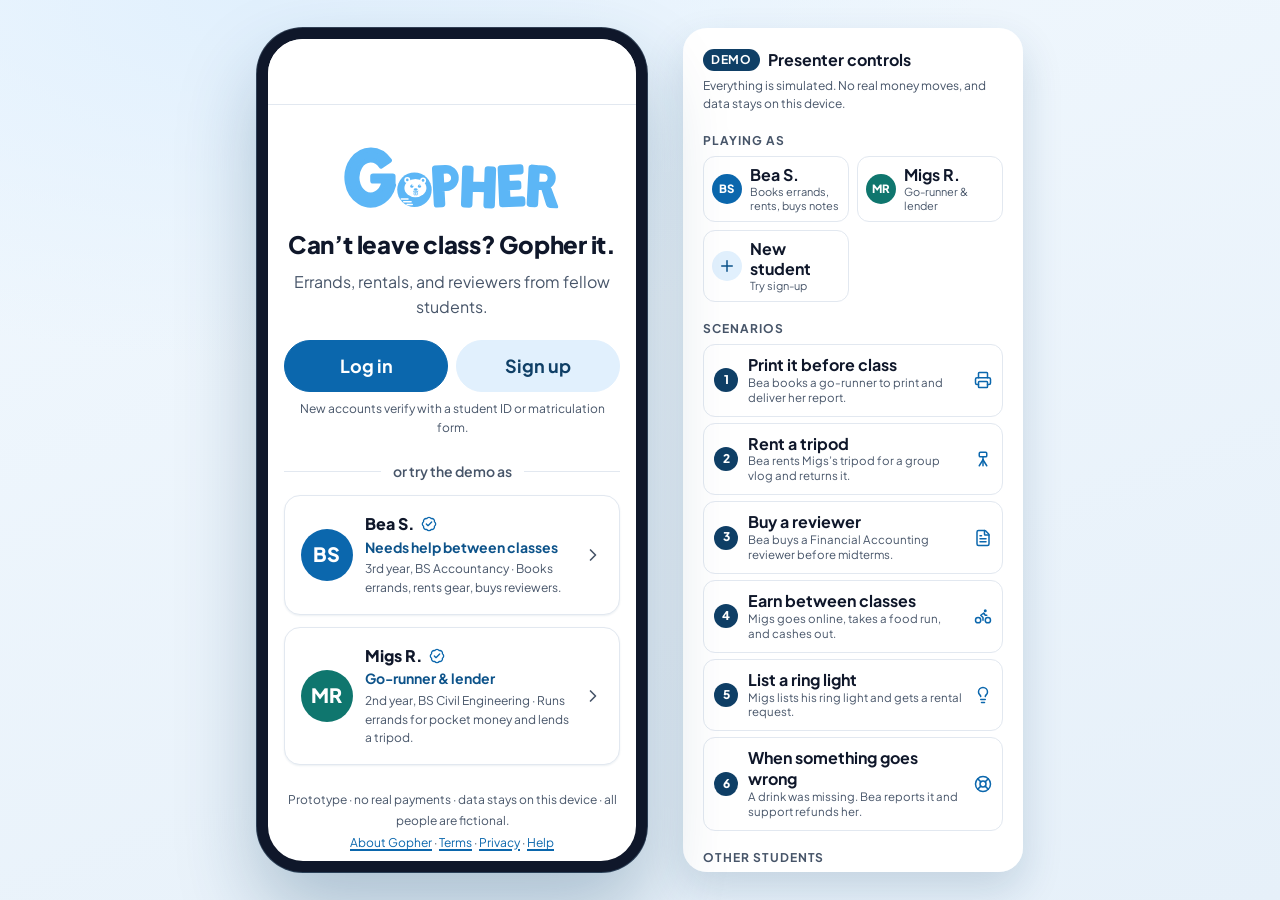
==== commit f6edf6eb: "Show Log in and Sign up on the front page; add a log-in screen Client feedback: logging in or signin" ====
--- a/app.html
+++ b/app.html
@@ -45,6 +45,7 @@
   <script src="js/ui.js"></script>
   <script src="js/router.js"></script>
   <script src="js/views/welcome.js"></script>
+  <script src="js/views/login.js"></script>
   <script src="js/views/signup.js"></script>
   <script src="js/views/home.js"></script>
   <script src="js/views/explore.js"></script>
--- a/css/app.css
+++ b/css/app.css
@@ -533,3 +533,14 @@
 .proof-prev img { width: 100%; height: 100%; object-fit: cover; }
 .proof-actions { display: flex; flex-direction: column; align-items: flex-start; gap: var(--sp-2); min-width: 0; }
 .proof-name { overflow-wrap: anywhere; }
+
+/* Log in + welcome auth buttons */
+.auth-logo { width: 150px; height: auto; margin: 0 0 var(--sp-4); }
+.welcome-auth { display: grid; grid-template-columns: 1fr 1fr; gap: var(--sp-2); margin-top: var(--sp-5); }
+.auth-divider { display: flex; align-items: center; gap: var(--sp-3); margin: var(--sp-6) 0 var(--sp-3); color: var(--ink-muted); font-size: var(--fs-sm); font-weight: 600; }
+.auth-divider::before, .auth-divider::after { content: ""; flex: 1; height: 1px; background: var(--line); }
+.welcome .persona-list { margin-top: 0; }
+.demo-logins { display: grid; gap: var(--sp-2); }
+.persona-sm { padding: var(--sp-3); }
+.auth-switch { text-align: center; margin: var(--sp-5) 0 0; font-size: var(--fs-sm); }
+.auth-switch a { font-weight: 700; }
